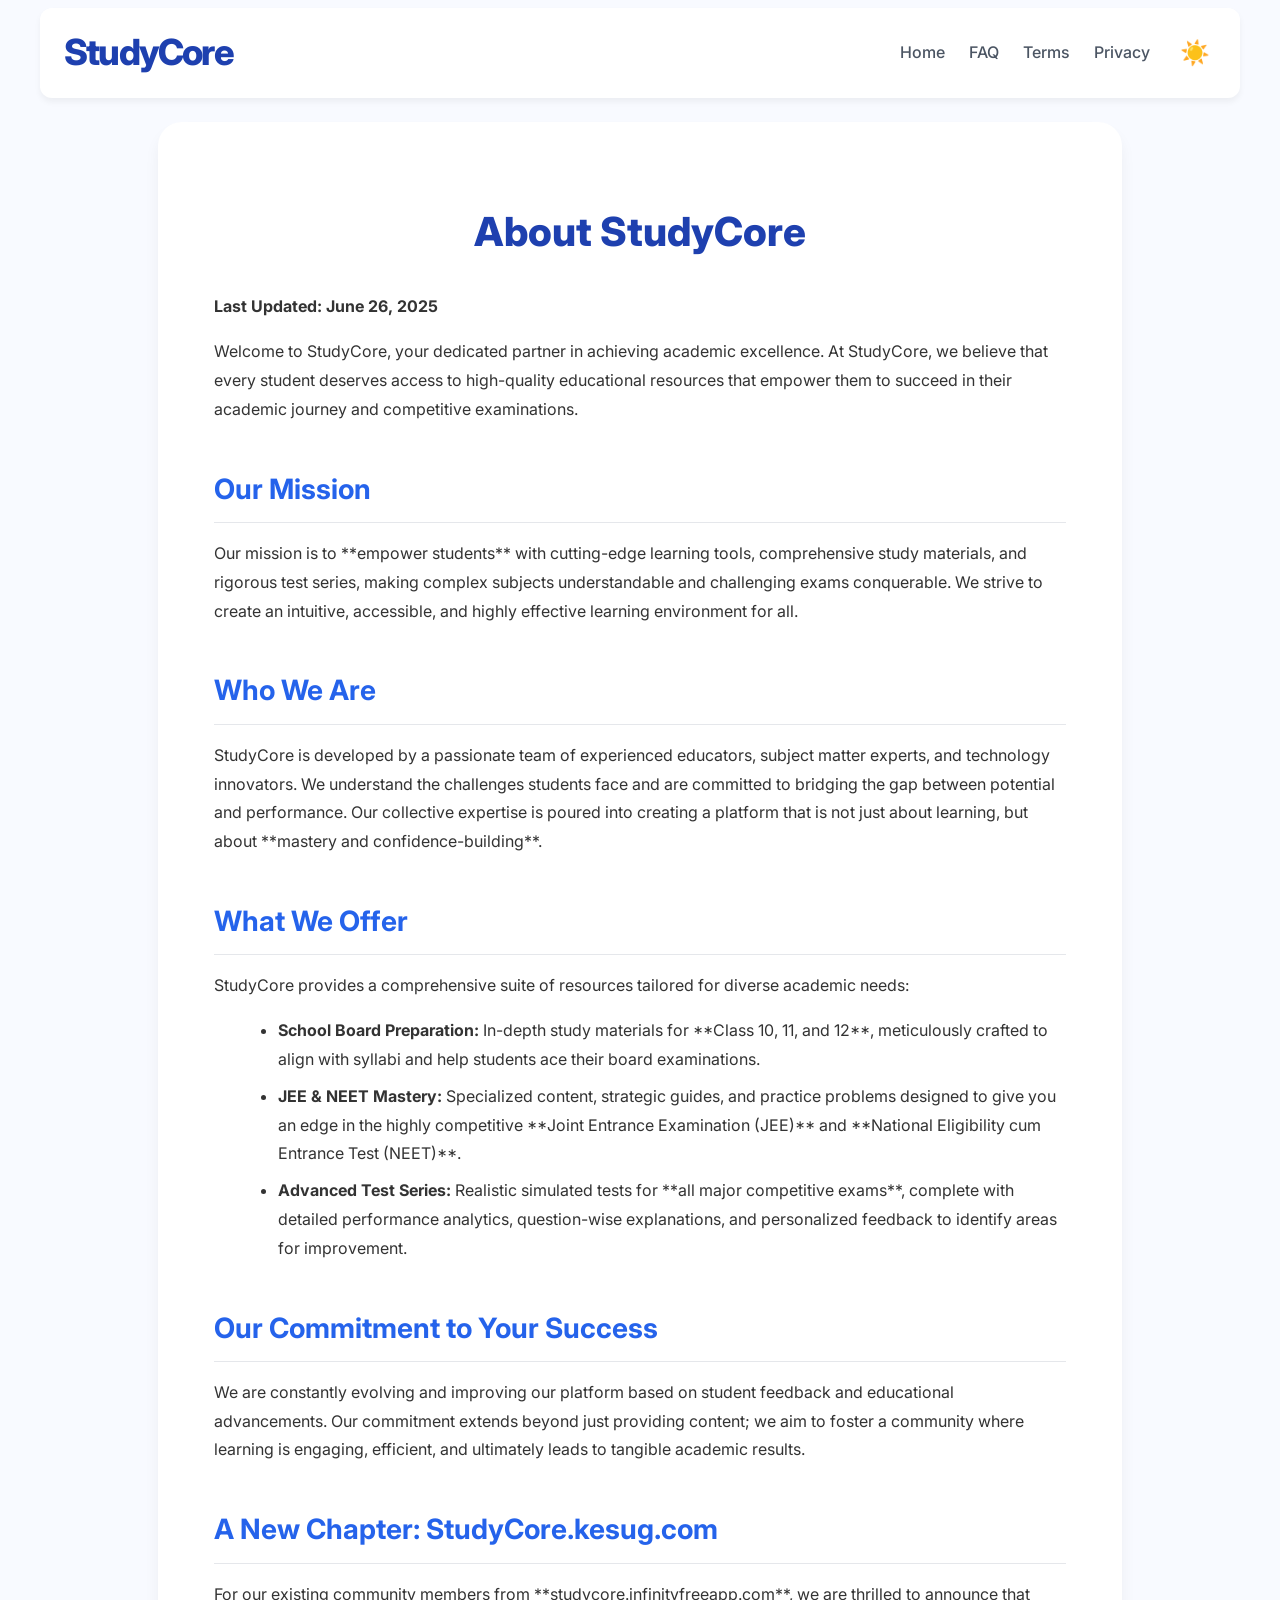
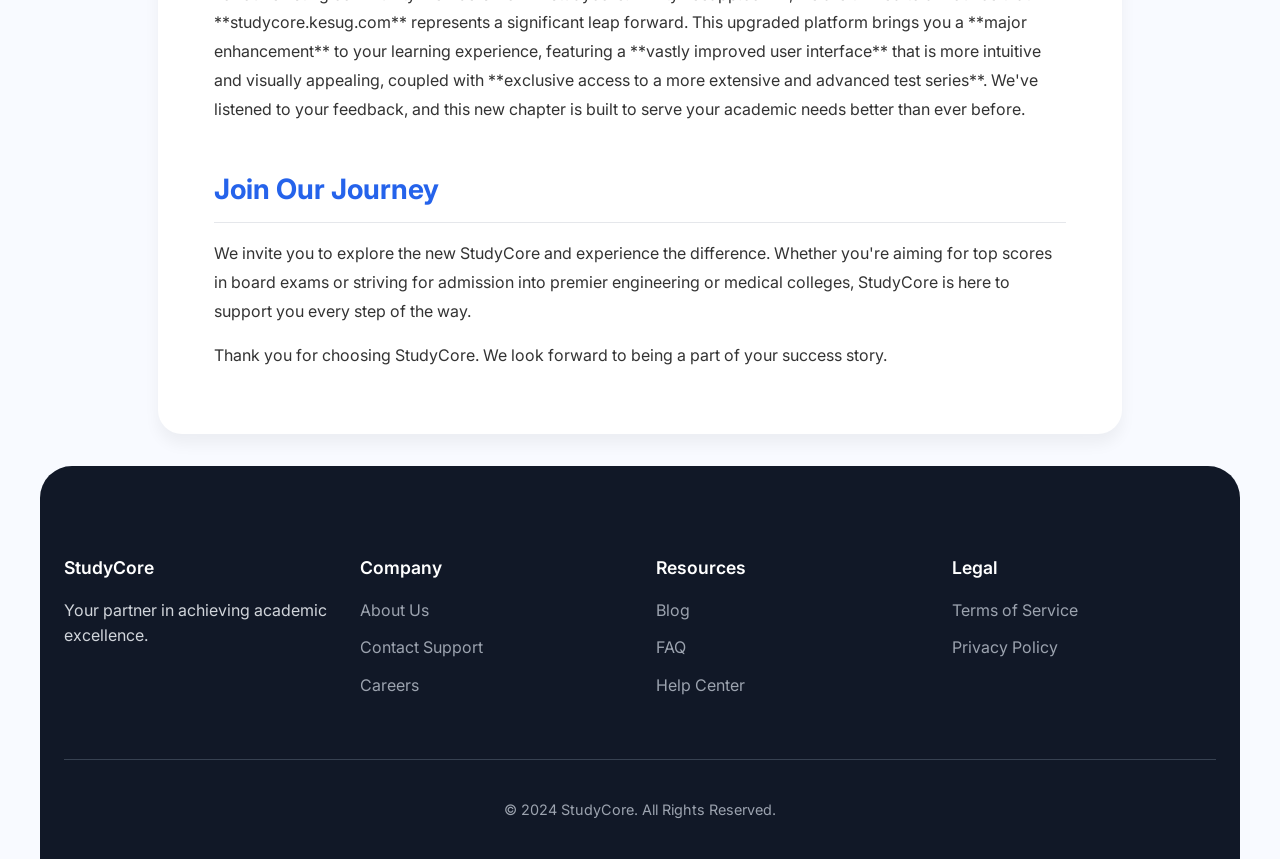
==== help/about.html @ 9811f07d "Studycore-home" ====
<!DOCTYPE html>
<html lang="en">
<head>
    <meta charset="UTF-8">
    <meta name="viewport" content="width=device-width, initial-scale=1.0">
    <title>StudyCore - About Us</title>
    
    <!-- Google Fonts: Inter -->
    <link href="https://fonts.googleapis.com/css2?family=Inter:wght@400;500;600;700;800&display=swap" rel="stylesheet">
    <link rel="stylesheet" href="../CSS/basicstyle.css">
</head>
<body>

    <!-- Navigation Bar -->
    <nav class="navbar">
        <div class="container navbar-content">
            <a href="../index.html" class="navbar-brand">StudyCore</a>
            <div class="navbar-links">
                <a href="index.html">Home</a>
                <a href="faq.html">FAQ</a>
                <a href="termsofservice.html">Terms</a>
                <a href="privacypolicy.html">Privacy</a>
                <button id="darkModeToggle" class="dark-mode-toggle" aria-label="Toggle dark mode">☀️</button>
            </div>
        </div>
    </nav>

    <main class="about-content">
        <div class="container">
            <h1>About StudyCore</h1>
            <p><strong>Last Updated: June 26, 2025</strong></p>

            <p>Welcome to StudyCore, your dedicated partner in achieving academic excellence. At StudyCore, we believe that every student deserves access to high-quality educational resources that empower them to succeed in their academic journey and competitive examinations.</p>

            <h2>Our Mission</h2>
            <p>Our mission is to **empower students** with cutting-edge learning tools, comprehensive study materials, and rigorous test series, making complex subjects understandable and challenging exams conquerable. We strive to create an intuitive, accessible, and highly effective learning environment for all.</p>

            <h2>Who We Are</h2>
            <p>StudyCore is developed by a passionate team of experienced educators, subject matter experts, and technology innovators. We understand the challenges students face and are committed to bridging the gap between potential and performance. Our collective expertise is poured into creating a platform that is not just about learning, but about **mastery and confidence-building**.</p>

            <h2>What We Offer</h2>
            <p>StudyCore provides a comprehensive suite of resources tailored for diverse academic needs:</p>
            <ul>
                <li><strong>School Board Preparation:</strong> In-depth study materials for **Class 10, 11, and 12**, meticulously crafted to align with syllabi and help students ace their board examinations.</li>
                <li><strong>JEE & NEET Mastery:</strong> Specialized content, strategic guides, and practice problems designed to give you an edge in the highly competitive **Joint Entrance Examination (JEE)** and **National Eligibility cum Entrance Test (NEET)**.</li>
                <li><strong>Advanced Test Series:</strong> Realistic simulated tests for **all major competitive exams**, complete with detailed performance analytics, question-wise explanations, and personalized feedback to identify areas for improvement.</li>
            </ul>

            <h2>Our Commitment to Your Success</h2>
            <p>We are constantly evolving and improving our platform based on student feedback and educational advancements. Our commitment extends beyond just providing content; we aim to foster a community where learning is engaging, efficient, and ultimately leads to tangible academic results.</p>

            <h2>A New Chapter: StudyCore.kesug.com</h2>
            <p>For our existing community members from **studycore.infinityfreeapp.com**, we are thrilled to announce that **studycore.kesug.com** represents a significant leap forward. This upgraded platform brings you a **major enhancement** to your learning experience, featuring a **vastly improved user interface** that is more intuitive and visually appealing, coupled with **exclusive access to a more extensive and advanced test series**. We've listened to your feedback, and this new chapter is built to serve your academic needs better than ever before.</p>

            <h2>Join Our Journey</h2>
            <p>We invite you to explore the new StudyCore and experience the difference. Whether you're aiming for top scores in board exams or striving for admission into premier engineering or medical colleges, StudyCore is here to support you every step of the way.</p>

            <p>Thank you for choosing StudyCore. We look forward to being a part of your success story.</p>
        </div>
    </main>

    <!-- Footer (consistent with other pages) -->
    <footer class="main-footer">
        <div class="container">
            <div class="footer-grid">
                <div>
                    <h4>StudyCore</h4>
                    <p>Your partner in achieving academic excellence.</p>
                </div>
                <div>
                    <h4>Company</h4>
                    <ul>
                        <li><a href="about.html">About Us</a></li>
                        <li><a href="contact.html">Contact Support</a></li>
                        <li><a href="careers.html">Careers</a></li>
                    </ul>
                </div>
                <div>
                    <h4>Resources</h4>
                    <ul>
                        <li><a href="blog.html">Blog</a></li>
                        <li><a href="faq.html">FAQ</a></li>
                        <li><a href="help.html">Help Center</a></li>
                    </ul>
                </div>
                <div>
                    <h4>Legal</h4>
                    <ul>
                        <li><a href="terms.html">Terms of Service</a></li>
                        <li><a href="privacy.html">Privacy Policy</a></li>
                    </ul>
                </div>
            </div>
            <div class="footer-bottom">
                <p>© 2024 StudyCore. All Rights Reserved.</p>
            </div>
        </div>
    </footer>

    <script src="../JS/darkmode.js"></script>
</body>
</html>
---- CSS/basicstyle.css ----
/* =======================
   1. CSS Variables (Light & Dark)
   ======================= */
:root {
    --bg-color: #f8faff;
    --text-color: #333;
    --header-bg-start: #3b82f6;
    --header-bg-end: #93c5fd;
    --nav-bg: #fff;
    --nav-shadow: 0 4px 6px rgba(0, 0, 0, 0.05);
    --nav-text: #4b5563;
    --nav-hover-text: #2563eb;
    --primary-button-bg: #2563eb;
    --primary-button-hover-bg: #1d4ed8;
    --secondary-button-border: #d1d5db;
    --secondary-button-text: #374151;
    --secondary-button-hover-bg: #f9fafb;
    --hero-text: #fff;
    --hero-button-bg: #fff;
    --hero-button-text: #1d4ed8;
    --hero-button-hover-bg: #eff6ff;
    --section-bg: #fff;
    --section-shadow: 0 10px 15px rgba(0, 0, 0, 0.05);
    --section-heading: #1e40af;
    --card-shadow: 0 4px 6px rgba(0, 0, 0, 0.05);
    --card-hover-shadow: 0 10px 15px rgba(0, 0, 0, 0.1);
    --card-bg-blue: #eff6ff;
    --card-bg-green: #f0fdf4;
    --card-bg-purple: #faf5ff;
    --card-heading-blue: #1e40af;
    --card-heading-green: #14532d;
    --card-heading-purple: #5b21b6;
    --card-icon-blue: #2563eb;
    --card-icon-green: #16a34a;
    --card-icon-purple: #7c3aed;
    --card-text: #4b5563;
    --cta-bg: #1d4ed8;
    --cta-text: #fff;
    --footer-bg: #111827;
    --footer-heading: #fff;
    --footer-text: #d1d5db;
    --footer-link: #9ca3af;
    --footer-link-hover: #fff;
    --footer-border-color: #374151;

    /* Content/Policy/Help/FAQ/About/Careers/Blog Variables */
    --content-heading-color: #1e40af;
    --content-subheading-color: #2563eb;
    --content-link-color: #2563eb;
    --content-link-hover-color: #1d4ed8;
    --content-border-color: #e5e7eb;

    /* Specific overrides for pages like Privacy Policy etc. for unique elements */
    --policy-heading-color: #60a5fa; /* Example for a specific page header, though content-heading-color is often sufficient */
    --policy-subheading-color: #93c5fd;
    --policy-link-color: #60a5fa;
    --policy-link-hover-color: #93c5fd;
    --policy-border-color: #374151;

    /* Contact specific colors */
    --contact-card-bg: #f3f4f6;
    --contact-card-shadow: 0 2px 4px rgba(0, 0, 0, 0.05);
    --contact-card-hover-shadow: 0 5px 10px rgba(0, 0, 0, 0.1);
    --contact-icon-color: #4f46e5;

    /* Blog post card colors */
    --blog-card-bg: #f9fafb;
    --blog-card-shadow: 0 2px 4px rgba(0, 0, 0, 0.04);
    --blog-card-hover-shadow: 0 5px 10px rgba(0, 0, 0, 0.08);
    --blog-meta-color: #6b7280;

    /* Careers specific colors */
    --career-card-bg: #f9fafb;
    --career-card-shadow: 0 2px 4px rgba(0, 0, 0, 0.04);
    --career-card-hover-shadow: 0 5px 10px rgba(0, 0, 0, 0.08);
    --career-category-color: #4b5563;
    --notice-bg-light: #fff3cd; /* Light yellow for notice */
    --notice-text-light: #664d03; /* Dark yellow text */
}

/* Dark Mode Variables */
body.dark-mode {
    --bg-color: #111827;
    --text-color: #d1d5db;
    --header-bg-start: #1f2937;
    --header-bg-end: #374151;
    --nav-bg: #1f2937;
    --nav-shadow: 0 4px 6px rgba(0, 0, 0, 0.2);
    --nav-text: #d1d5db;
    --nav-hover-text: #60a5fa;
    --primary-button-bg: #3b82f6;
    --primary-button-hover-bg: #2563eb;
    --secondary-button-border: #4b5563;
    --secondary-button-text: #d1d5db;
    --secondary-button-hover-bg: #374151;
    --section-bg: #1f2937;
    --section-shadow: 0 10px 15px rgba(0, 0, 0, 0.2);
    --section-heading: #60a5fa;
    --card-bg-blue: #374151;
    --card-bg-green: #16221c;
    --card-bg-purple: #2c213d;
    --card-heading-blue: #93c5fd;
    --card-heading-green: #86efac;
    --card-heading-purple: #c4b5fd;
    --card-icon-blue: #60a5fa;
    --card-icon-green: #4ade80;
    --card-icon-purple: #a78bfa;
    --card-text: #9ca3af;
    --cta-bg: #3b82f6;
    --cta-text: #fff;
    --footer-bg: #000;
    --footer-heading: #e5e7eb;
    --footer-text: #9ca3af;
    --footer-link: #6b7280;
    --footer-link-hover: #e5e7eb;
    --footer-border-color: #4b5563;

    /* Content/Policy/Help/FAQ/About/Careers/Blog Variables (Dark) */
    --content-heading-color: #60a5fa;
    --content-subheading-color: #93c5fd;
    --content-link-color: #60a5fa;
    --content-link-hover-color: #93c5fd;
    --content-border-color: #374151;

    /* Specific overrides for pages like Privacy Policy etc. for unique elements (Dark Mode) */
    --policy-heading-color: #60a5fa;
    --policy-subheading-color: #93c5fd;
    --policy-link-color: #60a5fa;
    --policy-link-hover-color: #93c5fd;
    --policy-border-color: #374151;

    /* Contact specific colors (Dark Mode) */
    --contact-card-bg: #2d3748;
    --contact-card-shadow: 0 2px 4px rgba(0, 0, 0, 0.3);
    --contact-card-hover-shadow: 0 5px 10px rgba(0, 0, 0, 0.4);
    --contact-icon-color: #818cf8;

    /* Blog post card colors (Dark Mode) */
    --blog-card-bg: #2d3748;
    --blog-card-shadow: 0 2px 4px rgba(0, 0, 0, 0.3);
    --blog-card-hover-shadow: 0 5px 10px rgba(0, 0, 0, 0.4);
    --blog-meta-color: #a0aec0;

    /* Careers specific colors (Dark Mode) */
    --career-card-bg: #2d3748;
    --career-card-shadow: 0 2px 4px rgba(0, 0, 0, 0.3);
    --career-card-hover-shadow: 0 5px 10px rgba(0, 0, 0, 0.4);
    --career-category-color: #a0aec0;
    --notice-bg-dark: #3e3300;
    --notice-text-dark: #ffe066;
}

/* =======================
   2. Global Styles
   ======================= */
html { scroll-behavior: smooth; }
body {
    font-family: 'Inter', sans-serif;
    background-color: var(--bg-color);
    color: var(--text-color);
    margin: 0;
    padding: 0;
    line-height: 1.6;
    transition: background-color 0.3s ease, color 0.3s ease;
}
.container {
    max-width: 1200px;
    margin-left: auto;
    margin-right: auto;
    padding-left: 1.5rem;
    padding-right: 1.5rem;
}
@media (max-width: 1000px) {
    .container { max-width: 900px; }
}

/* =======================
   3. Navigation Bar
   ======================= */
.navbar {
    background-color: var(--nav-bg);
    box-shadow: var(--nav-shadow);
    padding: 1rem 0;
    position: sticky;
    top: 0.5rem;
    z-index: 50;
    border-radius: 0.75rem;
    max-width: 1200px;
    margin-left: auto;
    margin-right: auto;
    margin-bottom: 0.5rem;
    transition: background-color 0.3s ease;
}
.navbar-content { display: flex; justify-content: space-between; align-items: center; }
.navbar-brand { font-size: 2.25rem; font-weight: 800; color: var(--section-heading); letter-spacing: -0.05em; text-decoration: none; }
.navbar-links { display: flex; align-items: center; gap: 0.5rem; }
.navbar-links a { color: var(--nav-text); text-decoration: none; font-weight: 500; transition: color 0.3s ease; margin-left: 1rem; }
.navbar-links a:hover { color: var(--nav-hover-text); }
.navbar-links .btn { font-weight: 600; padding: 0.5rem 1.25rem; border-radius: 9999px; box-shadow: 0 1px 2px rgba(0, 0, 0, 0.05); transform: scale(1); transition: all 0.3s ease; text-decoration: none; display: inline-block; }
.navbar-links .btn-primary { background-color: var(--primary-button-bg); color: #fff; border: 1px solid transparent; }
.navbar-links .btn-primary:hover { background-color: var(--primary-button-hover-bg); transform: scale(1.05); }
.navbar-links .btn-secondary { border: 1px solid var(--secondary-button-border); color: var(--secondary-button-text); background-color: transparent; }
.navbar-links .btn-secondary:hover { background-color: var(--secondary-button-hover-bg); }
.dark-mode-toggle { background: none; border: none; font-size: 1.5rem; cursor: pointer; color: var(--nav-text); margin-left: 1rem; transition: color 0.3s ease; line-height: 1; }
.dark-mode-toggle:hover { color: var(--nav-hover-text); }

/* =======================
   4. Hero Section (Home)
   ======================= */
.hero-section {
    background-image: linear-gradient(to right bottom, var(--header-bg-start), var(--header-bg-end));
    color: var(--hero-text);
    padding: 5rem 0 8rem 0;
    border-radius: 2rem;
    box-shadow: var(--section-shadow);
    max-width: 1200px;
    margin: 1rem auto 0 auto;
    text-align: center;
}
.hero-section h1 { font-size: 3.5rem; font-weight: 800; line-height: 1.2; margin-bottom: 1.5rem; }
.hero-section p { font-size: 1.25rem; margin-bottom: 2rem; opacity: 0.9; max-width: 700px; margin-left: auto; margin-right: auto; }
.hero-section .hero-btn { background-color: var(--hero-button-bg); color: var(--hero-button-text); font-weight: 700; padding: 0.75rem 2rem; border-radius: 9999px; box-shadow: 0 4px 6px rgba(0, 0, 0, 0.1); font-size: 1.125rem; transform: scale(1); transition: all 0.3s ease; text-decoration: none; }
.hero-section .hero-btn:hover { transform: scale(1.05); background-color: var(--hero-button-hover-bg); }

/* =======================
   5. Main Content & Sections (for index.html)
   ======================= */
.main-content { padding-top: 2rem; }
.page-section { background-color: var(--section-bg); padding: 4rem 1.5rem; border-radius: 1.5rem; box-shadow: var(--section-shadow); max-width: 1200px; margin: 2rem auto; text-align: center; }
.page-section h2 { font-size: 2.5rem; font-weight: 800; color: var(--section-heading); margin-bottom: 3rem; }
.page-section p { color: var(--card-text); line-height: 1.625; font-size: 1.125rem; max-width: 800px; margin-left: auto; margin-right: auto; }
.page-section p + p { margin-top: 1rem; }

/* =======================
   6. Feature Cards (Home)
   ======================= */
.feature-cards { display: grid; grid-template-columns: 1fr; gap: 1.5rem; }
@media (min-width: 768px) { .feature-cards { grid-template-columns: repeat(3, 1fr); } }
.feature-card { padding: 2rem; border-radius: 1rem; box-shadow: var(--card-shadow); transition: all 0.3s ease; transform: translateY(0); }
.feature-card:hover { box-shadow: var(--card-hover-shadow); transform: translateY(-0.5rem); }
.feature-card .icon-container { margin-bottom: 1.25rem; display: flex; justify-content: center; }
.feature-card svg { width: 3rem; height: 3rem; }
.feature-card h3 { font-size: 1.25rem; font-weight: 700; margin-bottom: 0.75rem; }
.feature-card p { color: var(--card-text); line-height: 1.625; }
.feature-card.blue-bg { background-color: var(--card-bg-blue); }
.feature-card.blue-bg h3 { color: var(--card-heading-blue); }
.feature-card.blue-bg svg { color: var(--card-icon-blue); }
.feature-card.green-bg { background-color: var(--card-bg-green); }
.feature-card.green-bg h3 { color: var(--card-heading-green); }
.feature-card.green-bg svg { color: var(--card-icon-green); }
.feature-card.purple-bg { background-color: var(--card-bg-purple); }
.feature-card.purple-bg h3 { color: var(--card-heading-purple); }
.feature-card.purple-bg svg { color: var(--card-icon-purple); }
.font-semibold { font-weight: 600; }
/* This specific color was for about.html in the original context, using direct hex for stability */
.font-semibold.text-purple-700 { color: #6b21a8; }
body.dark-mode .font-semibold.text-purple-700 { color: #a78bfa; }


/* =======================
   7. CTA Section (Home)
   ======================= */
.cta-section { background-color: var(--cta-bg); color: var(--cta-text); padding: 4rem 1.5rem; max-width: 1200px; margin: 2rem auto; border-radius: 1.5rem; text-align: center; }
.cta-section h2 { font-size: 2.25rem; font-weight: 800; margin-bottom: 1rem; }
.cta-section p { font-size: 1.25rem; margin-bottom: 2rem; opacity: 0.9; }
.cta-section .cta-btn { background-color: var(--hero-button-bg); color: var(--hero-button-text); font-weight: 700; padding: 0.75rem 2rem; border-radius: 9999px; font-size: 1.125rem; text-decoration: none; transition: all 0.3s ease; }
.cta-section .cta-btn:hover { transform: scale(1.05); background-color: var(--hero-button-hover-bg); }

/* =======================
   8. Shared Content Styles (for all inner pages: Help, FAQ, About, Policy, Terms, Contact, Blog, Careers)
   ======================= */
.help-center-content,
.faq-content,
.about-content,
.policy-content,
.contact-content,
.blog-content,
.careers-content {
    background-color: var(--section-bg);
    padding: 3rem 2rem;
    border-radius: 1.5rem;
    box-shadow: var(--section-shadow);
    max-width: 900px; /* Specific width for inner content pages */
    margin: 2rem auto;
    line-height: 1.8;
    text-align: left;
}
.help-center-content h1,
.faq-content h1,
.about-content h1,
.policy-content h1,
.contact-content h1,
.blog-content h1,
.careers-content h1 {
    font-size: 2.5rem;
    font-weight: 800;
    color: var(--content-heading-color);
    margin-bottom: 1.5rem;
    text-align: center;
}
.help-center-content h2,
.faq-content h2,
.about-content h2,
.policy-content h2,
.contact-content h2,
.blog-content h2,
.careers-content h2 {
    font-size: 1.75rem;
    font-weight: 700;
    color: var(--content-subheading-color);
    margin-top: 2.5rem;
    margin-bottom: 1rem;
    border-bottom: 1px solid var(--content-border-color);
    padding-bottom: 0.5rem;
}
.help-center-content h3,
.faq-content h3,
.about-content h3,
.policy-content h3,
.contact-content h3,
.blog-content h3,
.careers-content h3 {
    font-size: 1.25rem;
    font-weight: 600;
    color: var(--content-subheading-color);
    margin-top: 1.5rem;
    margin-bottom: 0.75rem;
}
.help-center-content p,
.faq-content p,
.about-content p,
.policy-content p,
.contact-content p,
.blog-content p,
.careers-content p {
    margin-bottom: 1rem;
}
.help-center-content ul,
.faq-content ul,
.about-content ul,
.policy-content ul,
.contact-content ul,
.blog-content ul,
.careers-content ul {
    list-style-type: disc;
    margin-left: 1.5rem;
    margin-bottom: 1rem;
}
.help-center-content ol,
.faq-content ol,
.about-content ol,
.policy-content ol,
.contact-content ol,
.blog-content ol,
.careers-content ol {
    list-style-type: decimal;
    margin-left: 1.5rem;
    margin-bottom: 1rem;
}
.help-center-content li,
.faq-content li,
.about-content li,
.policy-content li,
.contact-content li,
.blog-content li,
.careers-content li {
    margin-bottom: 0.5rem;
}
.help-center-content a,
.faq-content a,
.about-content a,
.policy-content a,
.contact-content a,
.blog-content a,
.careers-content a {
    color: var(--content-link-color);
    text-decoration: underline;
    transition: color 0.3s ease;
}
.help-center-content a:hover,
.faq-content a:hover,
.about-content a:hover,
.policy-content a:hover,
.contact-content a:hover,
.blog-content a:hover,
.careers-content a:hover {
    color: var(--content-link-hover-color);
}
.help-center-content strong,
.faq-content strong,
.about-content strong,
.policy-content strong,
.contact-content strong,
.blog-content strong,
.careers-content strong {
    font-weight: 700;
}
.help-center-content em,
.faq-content em,
.about-content em,
.policy-content em,
.contact-content em,
.blog-content em,
.careers-content em {
    font-style: italic;
}


/* =======================
   9. Help Center Specific
   ======================= */
.help-center-content .contact-section-help {
    text-align: center;
    margin-top: 3rem;
    padding-top: 2rem;
    border-top: 1px solid var(--content-border-color);
}
.help-center-content .contact-section-help .contact-btn {
    background-color: var(--primary-button-bg);
    color: #fff;
    font-weight: 700;
    padding: 0.75rem 2rem;
    border-radius: 9999px;
    box-shadow: 0 4px 6px rgba(0, 0, 0, 0.1);
    font-size: 1.125rem;
    transform: scale(1);
    transition: all 0.3s ease;
    text-decoration: none;
    display: inline-block;
}
.help-center-content .contact-section-help .contact-btn:hover {
    transform: scale(1.05);
    background-color: var(--primary-button-hover-bg);
}

/* =======================
   10. Contact Page Specific
   ======================= */
.contact-methods {
    display: grid;
    grid-template-columns: 1fr;
    gap: 2rem;
    margin-top: 2rem;
}
@media (min-width: 768px) {
    .contact-methods {
        grid-template-columns: repeat(2, 1fr);
    }
}
.contact-card {
    background-color: var(--contact-card-bg);
    padding: 2rem;
    border-radius: 1rem;
    box-shadow: var(--contact-card-shadow);
    transition: all 0.3s ease;
    display: flex;
    flex-direction: column;
    align-items: center;
    text-align: center;
}
.contact-card:hover {
    box-shadow: var(--contact-card-hover-shadow);
    transform: translateY(-0.25rem);
}
.contact-card .icon-circle {
    background-color: var(--primary-button-bg);
    width: 60px;
    height: 60px;
    border-radius: 50%;
    display: flex;
    justify-content: center;
    align-items: center;
    margin-bottom: 1.5rem;
    box-shadow: 0 4px 6px rgba(0, 0, 0, 0.1);
}
.contact-card .icon-circle svg {
    width: 32px;
    height: 32px;
    color: #fff;
}
.contact-card h3 {
    font-size: 1.5rem;
    font-weight: 700;
    color: var(--content-subheading-color);
    margin-bottom: 0.75rem;
}
.contact-card p {
    margin-bottom: 1rem;
    color: var(--text-color);
}
.contact-card .btn {
    background-color: var(--primary-button-bg);
    color: #fff;
    font-weight: 600;
    padding: 0.75rem 1.5rem;
    border-radius: 9999px;
    text-decoration: none;
    transition: background-color 0.3s ease, transform 0.3s ease;
    box-shadow: 0 2px 4px rgba(0, 0, 0, 0.1);
    display: inline-block;
}
.contact-card .btn:hover {
    background-color: var(--primary-button-hover-bg);
    transform: scale(1.05);
}
.contact-card .btn.disabled {
    background-color: #cccccc;
    cursor: not-allowed;
}
body.dark-mode .contact-card .btn.disabled {
    background-color: #4b5563;
}

/* =======================
   11. Blog Specific
   ======================= */
.blog-posts-grid {
    display: grid;
    grid-template-columns: 1fr;
    gap: 2rem;
    margin-top: 2.5rem;
}
@media (min-width: 768px) {
    .blog-posts-grid {
        grid-template-columns: repeat(auto-fit, minmax(300px, 1fr));
    }
}
.blog-post-card {
    background-color: var(--blog-card-bg);
    padding: 1.5rem;
    border-radius: 1rem;
    box-shadow: var(--blog-card-shadow);
    transition: all 0.3s ease;
    display: flex;
    flex-direction: column;
    justify-content: space-between;
}
.blog-post-card:hover {
    box-shadow: var(--blog-card-hover-shadow);
    transform: translateY(-0.25rem);
}
.blog-post-card h3 {
    font-size: 1.5rem;
    font-weight: 700;
    color: var(--content-subheading-color);
    margin-bottom: 0.5rem;
}
.blog-post-card .blog-meta {
    font-size: 0.9rem;
    color: var(--blog-meta-color);
    margin-bottom: 1rem;
}
.blog-post-card p {
    font-size: 1rem;
    margin-bottom: 1.5rem;
    flex-grow: 1;
}
.blog-post-card .read-more-btn {
    background-color: var(--primary-button-bg);
    color: #fff;
    font-weight: 600;
    padding: 0.6rem 1.2rem;
    border-radius: 9999px;
    text-decoration: none;
    transition: background-color 0.3s ease, transform 0.3s ease;
    box-shadow: 0 2px 4px rgba(0, 0, 0, 0.1);
    display: inline-block;
    align-self: flex-start;
}
.blog-post-card .read-more-btn:hover {
    background-color: var(--primary-button-hover-bg);
    transform: scale(1.05);
}

/* =======================
   12. Careers Page Specific
   ======================= */
.job-openings-grid {
    display: grid;
    grid-template-columns: 1fr;
    gap: 1.5rem;
    margin-top: 2rem;
}
@media (min-width: 600px) {
    .job-openings-grid {
        grid-template-columns: repeat(auto-fit, minmax(300px, 1fr));
    }
}
.job-card {
    background-color: var(--career-card-bg);
    padding: 1.5rem;
    border-radius: 1rem;
    box-shadow: var(--career-card-shadow);
    transition: all 0.3s ease;
    display: flex;
    flex-direction: column;
    justify-content: space-between;
}
.job-card:hover {
    box-shadow: var(--career-card-hover-shadow);
    transform: translateY(-0.25rem);
}
.job-card h4 {
    font-size: 1.25rem;
    font-weight: 700;
    color: var(--content-subheading-color);
    margin-bottom: 0.5rem;
}
.job-card .job-meta {
    font-size: 0.9rem;
    color: var(--career-category-color);
    margin-bottom: 1rem;
}
.job-card p {
    font-size: 1rem;
    margin-bottom: 1.5rem;
    flex-grow: 1;
}
.job-card .apply-btn {
    background-color: var(--primary-button-bg);
    color: #fff;
    font-weight: 600;
    padding: 0.6rem 1.2rem;
    border-radius: 9999px;
    text-decoration: none;
    transition: background-color 0.3s ease, transform 0.3s ease;
    box-shadow: 0 2px 4px rgba(0, 0, 0, 0.1);
    display: inline-block;
    align-self: flex-start;
}
.job-card .apply-btn:hover {
    background-color: var(--primary-button-hover-bg);
    transform: scale(1.05);
}
.careers-content .cta-apply {
    text-align: center;
    margin-top: 3rem;
    padding-top: 2rem;
    border-top: 1px solid var(--content-border-color);
}
.careers-content .cta-apply .apply-now-btn {
    background-color: var(--primary-button-bg);
    color: #fff;
    font-weight: 700;
    padding: 0.75rem 2rem;
    border-radius: 9999px;
    box-shadow: 0 4px 6px rgba(0, 0, 0, 0.1);
    font-size: 1.125rem;
    transform: scale(1);
    transition: all 0.3s ease;
    text-decoration: none;
    display: inline-block;
}
.careers-content .cta-apply .apply-now-btn:hover {
    transform: scale(1.05);
    background-color: var(--primary-button-hover-bg);
}
.no-openings-notice {
    background-color: var(--notice-bg-light);
    color: var(--notice-text-light);
    border-left: 5px solid #ffc107; /* Orange */
    padding: 1.5rem;
    margin-bottom: 2rem;
    border-radius: 0.75rem;
    font-size: 1.1rem;
    text-align: center;
}
body.dark-mode .no-openings-notice {
    background-color: var(--notice-bg-dark);
    color: var(--notice-text-dark);
    border-left-color: #e6b300;
}


/* =======================
   13. Footer (All Pages)
   ======================= */
.main-footer {
    background-color: var(--footer-bg);
    color: var(--footer-text);
    padding-top: 4rem;
    margin-top: 2rem;
    border-top-left-radius: 2rem;
    border-top-right-radius: 2rem;
    max-width: 1200px;
    margin-left: auto;
    margin-right: auto;
}
.footer-grid {
    display: grid;
    grid-template-columns: repeat(auto-fit, minmax(200px, 1fr));
    gap: 2rem;
    margin-bottom: 3rem;
    text-align: left;
}
.footer-grid h4 {
    color: var(--footer-heading);
    font-size: 1.1rem;
    font-weight: 600;
    margin-bottom: 1rem;
}
.footer-grid ul {
    list-style: none;
    padding: 0;
    margin: 0;
}
.footer-grid ul li {
    margin-bottom: 0.75rem;
}
.footer-grid ul a {
    color: var(--footer-link);
    text-decoration: none;
    transition: color 0.3s ease;
}
.footer-grid ul a:hover {
    color: var(--footer-link-hover);
}
.footer-bottom {
    text-align: center;
    padding: 1.5rem 0;
    border-top: 1px solid var(--footer-border-color);
    font-size: 0.9rem;
    color: var(--footer-link);
}

/* =======================
   14. Responsive Styles (General)
   ======================= */
@media (max-width: 767px) {
    .navbar-content {
        flex-direction: column;
        align-items: center;
        gap: 1rem;
    }
    .navbar-links {
        display: none; /* Can be replaced with a hamburger menu later */
    }
    .hero-section h1,
    .help-center-content h1,
    .faq-content h1,
    .about-content h1,
    .policy-content h1,
    .contact-content h1,
    .blog-content h1,
    .careers-content h1 { font-size: 2rem; }
    .hero-section p { font-size: 1rem; } /* Specific for hero on mobile */
    .help-center-content h2,
    .faq-content h2,
    .about-content h2,
    .policy-content h2,
    .contact-content h2,
    .blog-content h2,
    .careers-content h2 { font-size: 1.5rem; }
    .help-center-content h3,
    .faq-content h3,
    .about-content h3,
    .policy-content h3,
    .contact-content h3,
    .blog-content h3,
    .careers-content h3 { font-size: 1.1rem; }
    .help-center-content,
    .faq-content,
    .about-content,
    .policy-content,
    .contact-content,
    .blog-content,
    .careers-content { padding: 2rem 1rem; }
    .footer-grid { text-align: center; }
}

/* Specific adjustment for container max-width on smaller screens, if needed */
@media (max-width: 900px) { /* Example for a tablet breakpoint */
    .container {
        max-width: 100%; /* Make container full width on smaller tablets/large phones */
        padding-left: 1rem;
        padding-right: 1rem;
    }
}
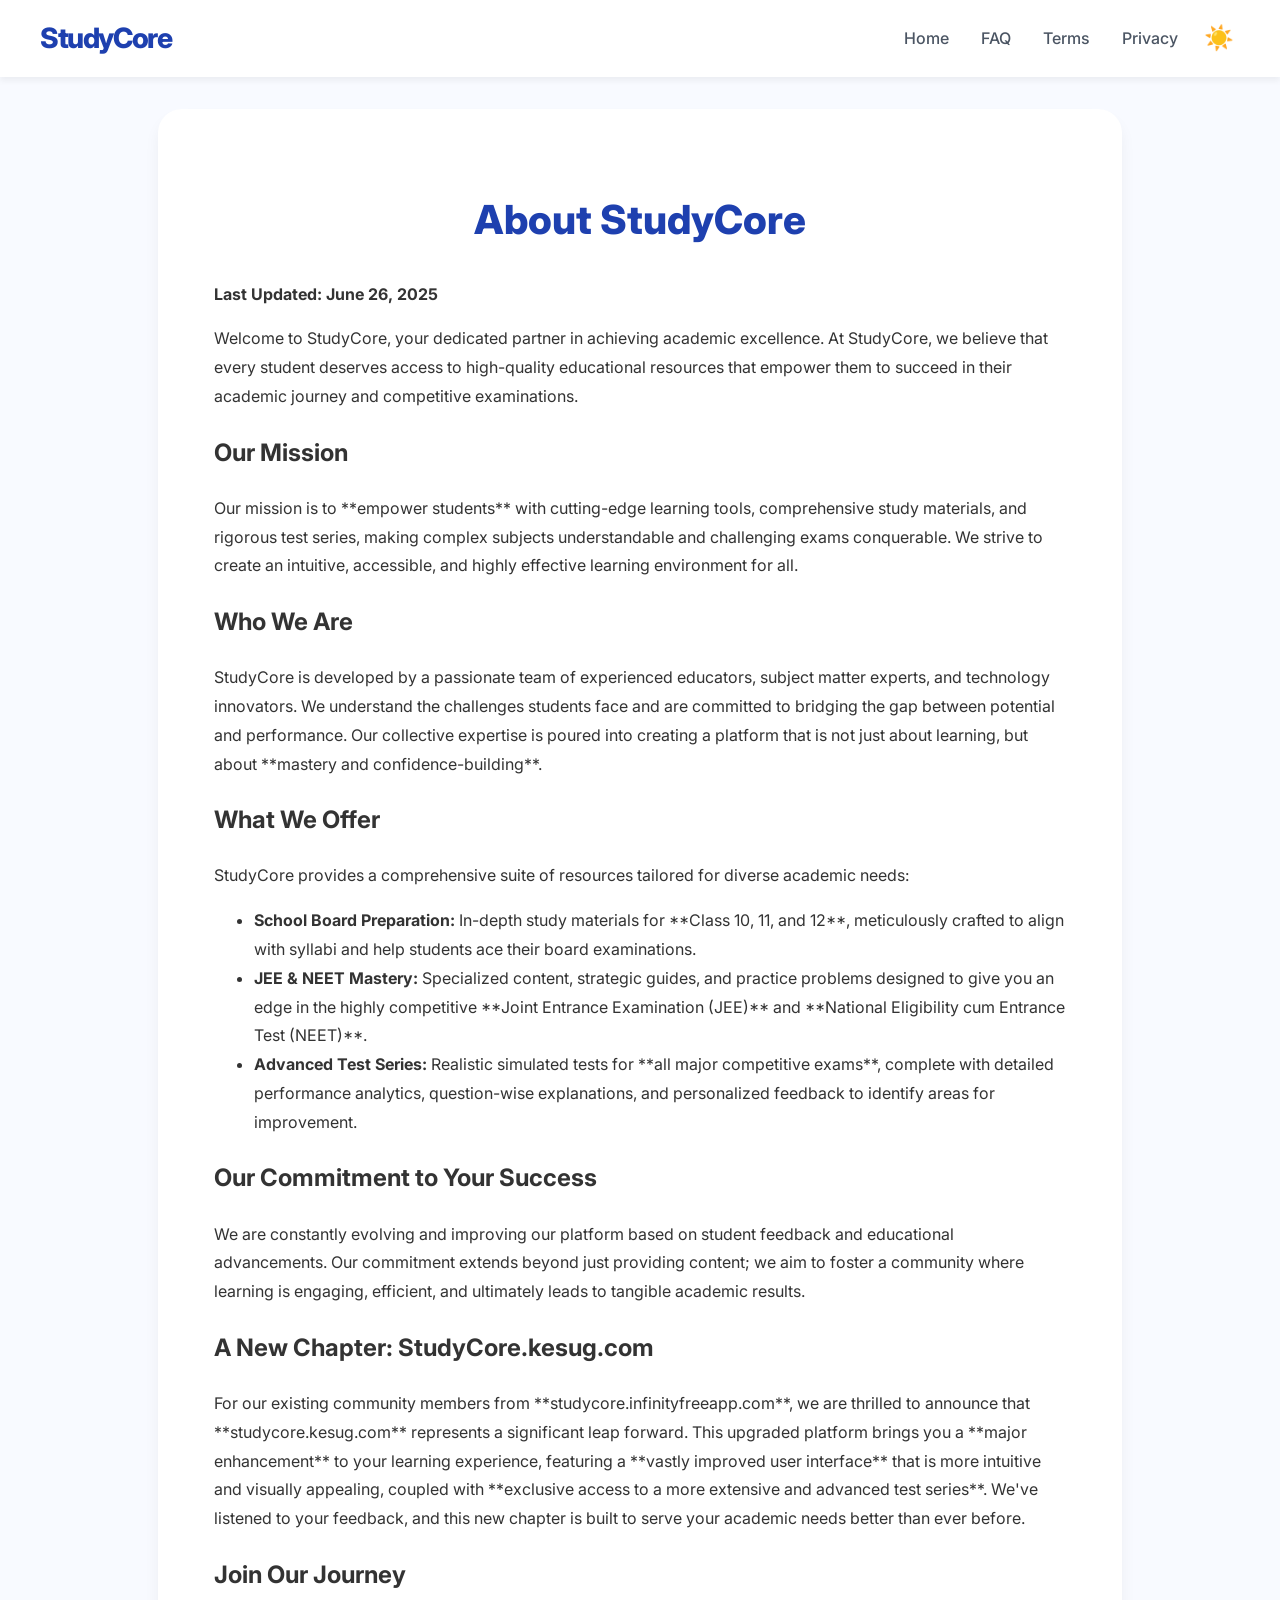
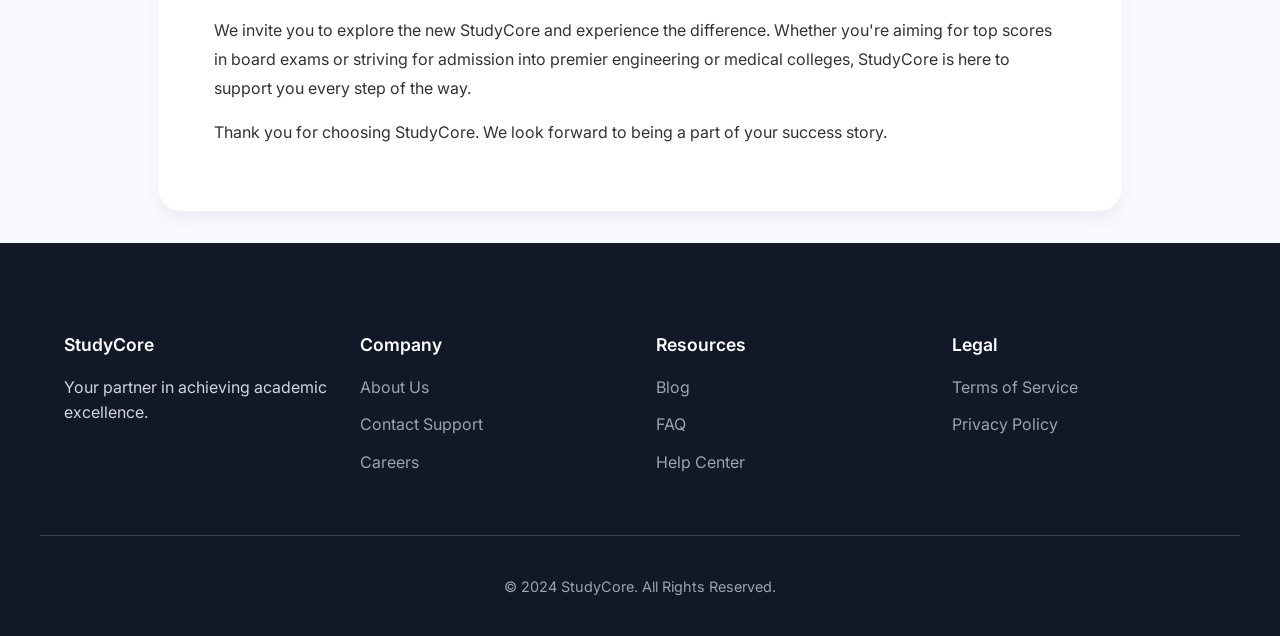
==== commit d7e2a9f6: "basic setup" ====
--- a/help/about.html
+++ b/help/about.html
@@ -97,6 +97,6 @@
         </div>
     </footer>
 
-    <script src="../JS/darkmode.js"></script>
+    <script src="../JS/script.js"></script>
 </body>
 </html>
--- a/CSS/basicstyle.css
+++ b/CSS/basicstyle.css
@@ -49,33 +49,6 @@
     --content-link-color: #2563eb;
     --content-link-hover-color: #1d4ed8;
     --content-border-color: #e5e7eb;
-
-    /* Specific overrides for pages like Privacy Policy etc. for unique elements */
-    --policy-heading-color: #60a5fa; /* Example for a specific page header, though content-heading-color is often sufficient */
-    --policy-subheading-color: #93c5fd;
-    --policy-link-color: #60a5fa;
-    --policy-link-hover-color: #93c5fd;
-    --policy-border-color: #374151;
-
-    /* Contact specific colors */
-    --contact-card-bg: #f3f4f6;
-    --contact-card-shadow: 0 2px 4px rgba(0, 0, 0, 0.05);
-    --contact-card-hover-shadow: 0 5px 10px rgba(0, 0, 0, 0.1);
-    --contact-icon-color: #4f46e5;
-
-    /* Blog post card colors */
-    --blog-card-bg: #f9fafb;
-    --blog-card-shadow: 0 2px 4px rgba(0, 0, 0, 0.04);
-    --blog-card-hover-shadow: 0 5px 10px rgba(0, 0, 0, 0.08);
-    --blog-meta-color: #6b7280;
-
-    /* Careers specific colors */
-    --career-card-bg: #f9fafb;
-    --career-card-shadow: 0 2px 4px rgba(0, 0, 0, 0.04);
-    --career-card-hover-shadow: 0 5px 10px rgba(0, 0, 0, 0.08);
-    --career-category-color: #4b5563;
-    --notice-bg-light: #fff3cd; /* Light yellow for notice */
-    --notice-text-light: #664d03; /* Dark yellow text */
 }
 
 /* Dark Mode Variables */
@@ -121,33 +94,6 @@
     --content-link-color: #60a5fa;
     --content-link-hover-color: #93c5fd;
     --content-border-color: #374151;
-
-    /* Specific overrides for pages like Privacy Policy etc. for unique elements (Dark Mode) */
-    --policy-heading-color: #60a5fa;
-    --policy-subheading-color: #93c5fd;
-    --policy-link-color: #60a5fa;
-    --policy-link-hover-color: #93c5fd;
-    --policy-border-color: #374151;
-
-    /* Contact specific colors (Dark Mode) */
-    --contact-card-bg: #2d3748;
-    --contact-card-shadow: 0 2px 4px rgba(0, 0, 0, 0.3);
-    --contact-card-hover-shadow: 0 5px 10px rgba(0, 0, 0, 0.4);
-    --contact-icon-color: #818cf8;
-
-    /* Blog post card colors (Dark Mode) */
-    --blog-card-bg: #2d3748;
-    --blog-card-shadow: 0 2px 4px rgba(0, 0, 0, 0.3);
-    --blog-card-hover-shadow: 0 5px 10px rgba(0, 0, 0, 0.4);
-    --blog-meta-color: #a0aec0;
-
-    /* Careers specific colors (Dark Mode) */
-    --career-card-bg: #2d3748;
-    --career-card-shadow: 0 2px 4px rgba(0, 0, 0, 0.3);
-    --career-card-hover-shadow: 0 5px 10px rgba(0, 0, 0, 0.4);
-    --career-category-color: #a0aec0;
-    --notice-bg-dark: #3e3300;
-    --notice-text-dark: #ffe066;
 }
 
 /* =======================
@@ -170,9 +116,6 @@
     padding-left: 1.5rem;
     padding-right: 1.5rem;
 }
-@media (max-width: 1000px) {
-    .container { max-width: 900px; }
-}
 
 /* =======================
    3. Navigation Bar
@@ -182,27 +125,26 @@
     box-shadow: var(--nav-shadow);
     padding: 1rem 0;
     position: sticky;
-    top: 0.5rem;
+    top: 0; /* Changed for better stickiness */
     z-index: 50;
-    border-radius: 0.75rem;
-    max-width: 1200px;
-    margin-left: auto;
-    margin-right: auto;
-    margin-bottom: 0.5rem;
     transition: background-color 0.3s ease;
 }
 .navbar-content { display: flex; justify-content: space-between; align-items: center; }
-.navbar-brand { font-size: 2.25rem; font-weight: 800; color: var(--section-heading); letter-spacing: -0.05em; text-decoration: none; }
+.navbar-brand { font-size: 1.75rem; font-weight: 800; color: var(--section-heading); letter-spacing: -0.05em; text-decoration: none; }
 .navbar-links { display: flex; align-items: center; gap: 0.5rem; }
-.navbar-links a { color: var(--nav-text); text-decoration: none; font-weight: 500; transition: color 0.3s ease; margin-left: 1rem; }
-.navbar-links a:hover { color: var(--nav-hover-text); }
+.navbar-links a { color: var(--nav-text); text-decoration: none; font-weight: 500; transition: color 0.3s ease, background-color 0.3s ease; padding: 0.5rem 0.75rem; border-radius: 0.25rem; }
+.navbar-links a:hover { color: var(--nav-hover-text); background-color: rgba(0,0,0,0.05); }
+body.dark-mode .navbar-links a:hover { background-color: rgba(255,255,255,0.1); }
 .navbar-links .btn { font-weight: 600; padding: 0.5rem 1.25rem; border-radius: 9999px; box-shadow: 0 1px 2px rgba(0, 0, 0, 0.05); transform: scale(1); transition: all 0.3s ease; text-decoration: none; display: inline-block; }
 .navbar-links .btn-primary { background-color: var(--primary-button-bg); color: #fff; border: 1px solid transparent; }
 .navbar-links .btn-primary:hover { background-color: var(--primary-button-hover-bg); transform: scale(1.05); }
 .navbar-links .btn-secondary { border: 1px solid var(--secondary-button-border); color: var(--secondary-button-text); background-color: transparent; }
 .navbar-links .btn-secondary:hover { background-color: var(--secondary-button-hover-bg); }
-.dark-mode-toggle { background: none; border: none; font-size: 1.5rem; cursor: pointer; color: var(--nav-text); margin-left: 1rem; transition: color 0.3s ease; line-height: 1; }
+
+.nav-controls { display: flex; align-items: center; gap: 1rem; }
+.dark-mode-toggle { background: none; border: none; font-size: 1.5rem; cursor: pointer; color: var(--nav-text); transition: color 0.3s ease; line-height: 1; }
 .dark-mode-toggle:hover { color: var(--nav-hover-text); }
+
 
 /* =======================
    4. Hero Section (Home)
@@ -211,7 +153,7 @@
     background-image: linear-gradient(to right bottom, var(--header-bg-start), var(--header-bg-end));
     color: var(--hero-text);
     padding: 5rem 0 8rem 0;
-    border-radius: 2rem;
+    border-radius: 1.5rem;
     box-shadow: var(--section-shadow);
     max-width: 1200px;
     margin: 1rem auto 0 auto;
@@ -234,14 +176,13 @@
 /* =======================
    6. Feature Cards (Home)
    ======================= */
-.feature-cards { display: grid; grid-template-columns: 1fr; gap: 1.5rem; }
-@media (min-width: 768px) { .feature-cards { grid-template-columns: repeat(3, 1fr); } }
-.feature-card { padding: 2rem; border-radius: 1rem; box-shadow: var(--card-shadow); transition: all 0.3s ease; transform: translateY(0); }
+.feature-cards { display: grid; grid-template-columns: repeat(auto-fit, minmax(280px, 1fr)); gap: 1.5rem; }
+.feature-card { padding: 2rem; border-radius: 1rem; box-shadow: var(--card-shadow); transition: all 0.3s ease; transform: translateY(0); text-align: left; }
 .feature-card:hover { box-shadow: var(--card-hover-shadow); transform: translateY(-0.5rem); }
 .feature-card .icon-container { margin-bottom: 1.25rem; display: flex; justify-content: center; }
 .feature-card svg { width: 3rem; height: 3rem; }
-.feature-card h3 { font-size: 1.25rem; font-weight: 700; margin-bottom: 0.75rem; }
-.feature-card p { color: var(--card-text); line-height: 1.625; }
+.feature-card h3 { font-size: 1.25rem; font-weight: 700; margin-bottom: 0.75rem; text-align: center; }
+.feature-card p { color: var(--card-text); line-height: 1.625; text-align: center; }
 .feature-card.blue-bg { background-color: var(--card-bg-blue); }
 .feature-card.blue-bg h3 { color: var(--card-heading-blue); }
 .feature-card.blue-bg svg { color: var(--card-icon-blue); }
@@ -252,10 +193,8 @@
 .feature-card.purple-bg h3 { color: var(--card-heading-purple); }
 .feature-card.purple-bg svg { color: var(--card-icon-purple); }
 .font-semibold { font-weight: 600; }
-/* This specific color was for about.html in the original context, using direct hex for stability */
 .font-semibold.text-purple-700 { color: #6b21a8; }
 body.dark-mode .font-semibold.text-purple-700 { color: #a78bfa; }
-
 
 /* =======================
    7. CTA Section (Home)
@@ -267,410 +206,26 @@
 .cta-section .cta-btn:hover { transform: scale(1.05); background-color: var(--hero-button-hover-bg); }
 
 /* =======================
-   8. Shared Content Styles (for all inner pages: Help, FAQ, About, Policy, Terms, Contact, Blog, Careers)
-   ======================= */
-.help-center-content,
-.faq-content,
-.about-content,
-.policy-content,
-.contact-content,
-.blog-content,
-.careers-content {
+   8. Shared Content Styles (for all inner pages)
+   ======================= */
+.help-center-content, .faq-content, .about-content, .policy-content, .contact-content, .blog-content, .careers-content {
     background-color: var(--section-bg);
     padding: 3rem 2rem;
     border-radius: 1.5rem;
     box-shadow: var(--section-shadow);
-    max-width: 900px; /* Specific width for inner content pages */
+    max-width: 900px; 
     margin: 2rem auto;
     line-height: 1.8;
     text-align: left;
 }
-.help-center-content h1,
-.faq-content h1,
-.about-content h1,
-.policy-content h1,
-.contact-content h1,
-.blog-content h1,
-.careers-content h1 {
+.help-center-content h1, .faq-content h1, .about-content h1, .policy-content h1, .contact-content h1, .blog-content h1, .careers-content h1 {
     font-size: 2.5rem;
     font-weight: 800;
     color: var(--content-heading-color);
     margin-bottom: 1.5rem;
     text-align: center;
 }
-.help-center-content h2,
-.faq-content h2,
-.about-content h2,
-.policy-content h2,
-.contact-content h2,
-.blog-content h2,
-.careers-content h2 {
-    font-size: 1.75rem;
-    font-weight: 700;
-    color: var(--content-subheading-color);
-    margin-top: 2.5rem;
-    margin-bottom: 1rem;
-    border-bottom: 1px solid var(--content-border-color);
-    padding-bottom: 0.5rem;
-}
-.help-center-content h3,
-.faq-content h3,
-.about-content h3,
-.policy-content h3,
-.contact-content h3,
-.blog-content h3,
-.careers-content h3 {
-    font-size: 1.25rem;
-    font-weight: 600;
-    color: var(--content-subheading-color);
-    margin-top: 1.5rem;
-    margin-bottom: 0.75rem;
-}
-.help-center-content p,
-.faq-content p,
-.about-content p,
-.policy-content p,
-.contact-content p,
-.blog-content p,
-.careers-content p {
-    margin-bottom: 1rem;
-}
-.help-center-content ul,
-.faq-content ul,
-.about-content ul,
-.policy-content ul,
-.contact-content ul,
-.blog-content ul,
-.careers-content ul {
-    list-style-type: disc;
-    margin-left: 1.5rem;
-    margin-bottom: 1rem;
-}
-.help-center-content ol,
-.faq-content ol,
-.about-content ol,
-.policy-content ol,
-.contact-content ol,
-.blog-content ol,
-.careers-content ol {
-    list-style-type: decimal;
-    margin-left: 1.5rem;
-    margin-bottom: 1rem;
-}
-.help-center-content li,
-.faq-content li,
-.about-content li,
-.policy-content li,
-.contact-content li,
-.blog-content li,
-.careers-content li {
-    margin-bottom: 0.5rem;
-}
-.help-center-content a,
-.faq-content a,
-.about-content a,
-.policy-content a,
-.contact-content a,
-.blog-content a,
-.careers-content a {
-    color: var(--content-link-color);
-    text-decoration: underline;
-    transition: color 0.3s ease;
-}
-.help-center-content a:hover,
-.faq-content a:hover,
-.about-content a:hover,
-.policy-content a:hover,
-.contact-content a:hover,
-.blog-content a:hover,
-.careers-content a:hover {
-    color: var(--content-link-hover-color);
-}
-.help-center-content strong,
-.faq-content strong,
-.about-content strong,
-.policy-content strong,
-.contact-content strong,
-.blog-content strong,
-.careers-content strong {
-    font-weight: 700;
-}
-.help-center-content em,
-.faq-content em,
-.about-content em,
-.policy-content em,
-.contact-content em,
-.blog-content em,
-.careers-content em {
-    font-style: italic;
-}
-
-
-/* =======================
-   9. Help Center Specific
-   ======================= */
-.help-center-content .contact-section-help {
-    text-align: center;
-    margin-top: 3rem;
-    padding-top: 2rem;
-    border-top: 1px solid var(--content-border-color);
-}
-.help-center-content .contact-section-help .contact-btn {
-    background-color: var(--primary-button-bg);
-    color: #fff;
-    font-weight: 700;
-    padding: 0.75rem 2rem;
-    border-radius: 9999px;
-    box-shadow: 0 4px 6px rgba(0, 0, 0, 0.1);
-    font-size: 1.125rem;
-    transform: scale(1);
-    transition: all 0.3s ease;
-    text-decoration: none;
-    display: inline-block;
-}
-.help-center-content .contact-section-help .contact-btn:hover {
-    transform: scale(1.05);
-    background-color: var(--primary-button-hover-bg);
-}
-
-/* =======================
-   10. Contact Page Specific
-   ======================= */
-.contact-methods {
-    display: grid;
-    grid-template-columns: 1fr;
-    gap: 2rem;
-    margin-top: 2rem;
-}
-@media (min-width: 768px) {
-    .contact-methods {
-        grid-template-columns: repeat(2, 1fr);
-    }
-}
-.contact-card {
-    background-color: var(--contact-card-bg);
-    padding: 2rem;
-    border-radius: 1rem;
-    box-shadow: var(--contact-card-shadow);
-    transition: all 0.3s ease;
-    display: flex;
-    flex-direction: column;
-    align-items: center;
-    text-align: center;
-}
-.contact-card:hover {
-    box-shadow: var(--contact-card-hover-shadow);
-    transform: translateY(-0.25rem);
-}
-.contact-card .icon-circle {
-    background-color: var(--primary-button-bg);
-    width: 60px;
-    height: 60px;
-    border-radius: 50%;
-    display: flex;
-    justify-content: center;
-    align-items: center;
-    margin-bottom: 1.5rem;
-    box-shadow: 0 4px 6px rgba(0, 0, 0, 0.1);
-}
-.contact-card .icon-circle svg {
-    width: 32px;
-    height: 32px;
-    color: #fff;
-}
-.contact-card h3 {
-    font-size: 1.5rem;
-    font-weight: 700;
-    color: var(--content-subheading-color);
-    margin-bottom: 0.75rem;
-}
-.contact-card p {
-    margin-bottom: 1rem;
-    color: var(--text-color);
-}
-.contact-card .btn {
-    background-color: var(--primary-button-bg);
-    color: #fff;
-    font-weight: 600;
-    padding: 0.75rem 1.5rem;
-    border-radius: 9999px;
-    text-decoration: none;
-    transition: background-color 0.3s ease, transform 0.3s ease;
-    box-shadow: 0 2px 4px rgba(0, 0, 0, 0.1);
-    display: inline-block;
-}
-.contact-card .btn:hover {
-    background-color: var(--primary-button-hover-bg);
-    transform: scale(1.05);
-}
-.contact-card .btn.disabled {
-    background-color: #cccccc;
-    cursor: not-allowed;
-}
-body.dark-mode .contact-card .btn.disabled {
-    background-color: #4b5563;
-}
-
-/* =======================
-   11. Blog Specific
-   ======================= */
-.blog-posts-grid {
-    display: grid;
-    grid-template-columns: 1fr;
-    gap: 2rem;
-    margin-top: 2.5rem;
-}
-@media (min-width: 768px) {
-    .blog-posts-grid {
-        grid-template-columns: repeat(auto-fit, minmax(300px, 1fr));
-    }
-}
-.blog-post-card {
-    background-color: var(--blog-card-bg);
-    padding: 1.5rem;
-    border-radius: 1rem;
-    box-shadow: var(--blog-card-shadow);
-    transition: all 0.3s ease;
-    display: flex;
-    flex-direction: column;
-    justify-content: space-between;
-}
-.blog-post-card:hover {
-    box-shadow: var(--blog-card-hover-shadow);
-    transform: translateY(-0.25rem);
-}
-.blog-post-card h3 {
-    font-size: 1.5rem;
-    font-weight: 700;
-    color: var(--content-subheading-color);
-    margin-bottom: 0.5rem;
-}
-.blog-post-card .blog-meta {
-    font-size: 0.9rem;
-    color: var(--blog-meta-color);
-    margin-bottom: 1rem;
-}
-.blog-post-card p {
-    font-size: 1rem;
-    margin-bottom: 1.5rem;
-    flex-grow: 1;
-}
-.blog-post-card .read-more-btn {
-    background-color: var(--primary-button-bg);
-    color: #fff;
-    font-weight: 600;
-    padding: 0.6rem 1.2rem;
-    border-radius: 9999px;
-    text-decoration: none;
-    transition: background-color 0.3s ease, transform 0.3s ease;
-    box-shadow: 0 2px 4px rgba(0, 0, 0, 0.1);
-    display: inline-block;
-    align-self: flex-start;
-}
-.blog-post-card .read-more-btn:hover {
-    background-color: var(--primary-button-hover-bg);
-    transform: scale(1.05);
-}
-
-/* =======================
-   12. Careers Page Specific
-   ======================= */
-.job-openings-grid {
-    display: grid;
-    grid-template-columns: 1fr;
-    gap: 1.5rem;
-    margin-top: 2rem;
-}
-@media (min-width: 600px) {
-    .job-openings-grid {
-        grid-template-columns: repeat(auto-fit, minmax(300px, 1fr));
-    }
-}
-.job-card {
-    background-color: var(--career-card-bg);
-    padding: 1.5rem;
-    border-radius: 1rem;
-    box-shadow: var(--career-card-shadow);
-    transition: all 0.3s ease;
-    display: flex;
-    flex-direction: column;
-    justify-content: space-between;
-}
-.job-card:hover {
-    box-shadow: var(--career-card-hover-shadow);
-    transform: translateY(-0.25rem);
-}
-.job-card h4 {
-    font-size: 1.25rem;
-    font-weight: 700;
-    color: var(--content-subheading-color);
-    margin-bottom: 0.5rem;
-}
-.job-card .job-meta {
-    font-size: 0.9rem;
-    color: var(--career-category-color);
-    margin-bottom: 1rem;
-}
-.job-card p {
-    font-size: 1rem;
-    margin-bottom: 1.5rem;
-    flex-grow: 1;
-}
-.job-card .apply-btn {
-    background-color: var(--primary-button-bg);
-    color: #fff;
-    font-weight: 600;
-    padding: 0.6rem 1.2rem;
-    border-radius: 9999px;
-    text-decoration: none;
-    transition: background-color 0.3s ease, transform 0.3s ease;
-    box-shadow: 0 2px 4px rgba(0, 0, 0, 0.1);
-    display: inline-block;
-    align-self: flex-start;
-}
-.job-card .apply-btn:hover {
-    background-color: var(--primary-button-hover-bg);
-    transform: scale(1.05);
-}
-.careers-content .cta-apply {
-    text-align: center;
-    margin-top: 3rem;
-    padding-top: 2rem;
-    border-top: 1px solid var(--content-border-color);
-}
-.careers-content .cta-apply .apply-now-btn {
-    background-color: var(--primary-button-bg);
-    color: #fff;
-    font-weight: 700;
-    padding: 0.75rem 2rem;
-    border-radius: 9999px;
-    box-shadow: 0 4px 6px rgba(0, 0, 0, 0.1);
-    font-size: 1.125rem;
-    transform: scale(1);
-    transition: all 0.3s ease;
-    text-decoration: none;
-    display: inline-block;
-}
-.careers-content .cta-apply .apply-now-btn:hover {
-    transform: scale(1.05);
-    background-color: var(--primary-button-hover-bg);
-}
-.no-openings-notice {
-    background-color: var(--notice-bg-light);
-    color: var(--notice-text-light);
-    border-left: 5px solid #ffc107; /* Orange */
-    padding: 1.5rem;
-    margin-bottom: 2rem;
-    border-radius: 0.75rem;
-    font-size: 1.1rem;
-    text-align: center;
-}
-body.dark-mode .no-openings-notice {
-    background-color: var(--notice-bg-dark);
-    color: var(--notice-text-dark);
-    border-left-color: #e6b300;
-}
-
+/* ... Other shared styles ... */
 
 /* =======================
    13. Footer (All Pages)
@@ -680,11 +235,6 @@
     color: var(--footer-text);
     padding-top: 4rem;
     margin-top: 2rem;
-    border-top-left-radius: 2rem;
-    border-top-right-radius: 2rem;
-    max-width: 1200px;
-    margin-left: auto;
-    margin-right: auto;
 }
 .footer-grid {
     display: grid;
@@ -692,87 +242,131 @@
     gap: 2rem;
     margin-bottom: 3rem;
     text-align: left;
-}
-.footer-grid h4 {
-    color: var(--footer-heading);
-    font-size: 1.1rem;
-    font-weight: 600;
-    margin-bottom: 1rem;
-}
-.footer-grid ul {
-    list-style: none;
-    padding: 0;
-    margin: 0;
-}
-.footer-grid ul li {
-    margin-bottom: 0.75rem;
-}
-.footer-grid ul a {
-    color: var(--footer-link);
-    text-decoration: none;
-    transition: color 0.3s ease;
-}
-.footer-grid ul a:hover {
-    color: var(--footer-link-hover);
-}
-.footer-bottom {
-    text-align: center;
-    padding: 1.5rem 0;
-    border-top: 1px solid var(--footer-border-color);
-    font-size: 0.9rem;
-    color: var(--footer-link);
-}
-
-/* =======================
-   14. Responsive Styles (General)
-   ======================= */
+    max-width: 1200px;
+    margin-left: auto;
+    margin-right: auto;
+    padding: 0 1.5rem;
+}
+.footer-grid h4 { color: var(--footer-heading); font-size: 1.1rem; font-weight: 600; margin-bottom: 1rem; }
+.footer-grid ul { list-style: none; padding: 0; margin: 0; }
+.footer-grid ul li { margin-bottom: 0.75rem; }
+.footer-grid ul a { color: var(--footer-link); text-decoration: none; transition: color 0.3s ease; }
+.footer-grid ul a:hover { color: var(--footer-link-hover); }
+.footer-bottom { text-align: center; padding: 1.5rem 0; border-top: 1px solid var(--footer-border-color); font-size: 0.9rem; color: var(--footer-link); }
+
+
+/* ==================================
+   14. Mobile Navigation (Hamburger Menu)
+   ================================== */
+.menu-toggle {
+    display: none; /* Hidden by default on desktop */
+    background: none;
+    border: none;
+    cursor: pointer;
+    padding: 0.5rem;
+    z-index: 1001; /* Ensure it's above other nav elements */
+}
+.hamburger-icon {
+    position: relative;
+    display: block;
+    width: 24px;
+    height: 2px;
+    background-color: var(--text-color);
+    transition: all 0.2s ease-in-out;
+}
+.hamburger-icon::before,
+.hamburger-icon::after {
+    content: '';
+    position: absolute;
+    width: 24px;
+    height: 2px;
+    background-color: var(--text-color);
+    transition: all 0.2s ease-in-out;
+    left: 0;
+}
+.hamburger-icon::before { transform: translateY(-8px); }
+.hamburger-icon::after { transform: translateY(8px); }
+/* Animate hamburger to 'X' */
+.menu-toggle.active .hamburger-icon { background-color: transparent; }
+.menu-toggle.active .hamburger-icon::before { transform: rotate(45deg); }
+.menu-toggle.active .hamburger-icon::after { transform: rotate(-45deg); }
+
+/* =======================
+   15. Responsive Styles
+   ======================= */
+@media (max-width: 900px) {
+    /* **MODIFIED**: Adjust navbar layout for mobile */
+    .navbar-content {
+        flex-wrap: wrap; /* Allow items to wrap */
+    }
+    
+    .navbar-links {
+        /* Hide menu off-screen by default */
+        position: fixed;
+        top: 65px; /* Adjust based on navbar height */
+        left: -100%;
+        width: 100%;
+        height: calc(100vh - 65px);
+        background-color: var(--nav-bg);
+        flex-direction: column;
+        justify-content: center;
+        align-items: center;
+        gap: 2rem;
+        transition: left 0.3s ease-in-out;
+        z-index: 1000;
+        padding-bottom: 4rem; /* Space for buttons */
+    }
+    
+    /* **NEW**: Active state for mobile menu */
+    .navbar-links.nav-active {
+        left: 0;
+    }
+
+    .navbar-links a {
+        font-size: 1.25rem;
+        text-align: center;
+        width: 80%;
+    }
+
+    .navbar-links .btn {
+        font-size: 1.1rem;
+        padding: 0.75rem 1.5rem;
+        width: 80%;
+        text-align: center;
+    }
+    
+    /* Show the menu toggle on mobile */
+    .menu-toggle {
+        display: block; /* Show the button */
+    }
+
+    .nav-controls {
+        /* Ensure controls are on the right */
+        margin-left: auto;
+    }
+    
+    /* General Responsive Adjustments */
+    .hero-section h1 { font-size: 2.5rem; }
+    .hero-section p { font-size: 1rem; }
+    .page-section h2 { font-size: 2rem; }
+    .footer-grid { text-align: center; }
+}
+
 @media (max-width: 767px) {
-    .navbar-content {
-        flex-direction: column;
-        align-items: center;
-        gap: 1rem;
-    }
-    .navbar-links {
-        display: none; /* Can be replaced with a hamburger menu later */
-    }
-    .hero-section h1,
-    .help-center-content h1,
-    .faq-content h1,
-    .about-content h1,
-    .policy-content h1,
-    .contact-content h1,
-    .blog-content h1,
-    .careers-content h1 { font-size: 2rem; }
-    .hero-section p { font-size: 1rem; } /* Specific for hero on mobile */
-    .help-center-content h2,
-    .faq-content h2,
-    .about-content h2,
-    .policy-content h2,
-    .contact-content h2,
-    .blog-content h2,
-    .careers-content h2 { font-size: 1.5rem; }
-    .help-center-content h3,
-    .faq-content h3,
-    .about-content h3,
-    .policy-content h3,
-    .contact-content h3,
-    .blog-content h3,
-    .careers-content h3 { font-size: 1.1rem; }
-    .help-center-content,
-    .faq-content,
-    .about-content,
-    .policy-content,
-    .contact-content,
-    .blog-content,
-    .careers-content { padding: 2rem 1rem; }
-    .footer-grid { text-align: center; }
-}
-
-/* Specific adjustment for container max-width on smaller screens, if needed */
-@media (max-width: 900px) { /* Example for a tablet breakpoint */
     .container {
-        max-width: 100%; /* Make container full width on smaller tablets/large phones */
         padding-left: 1rem;
         padding-right: 1rem;
     }
-}
+    .hero-section {
+        padding: 4rem 1rem 6rem 1rem;
+    }
+    .page-section {
+        padding: 3rem 1rem;
+    }
+    .cta-section {
+        padding: 3rem 1rem;
+    }
+    .cta-section h2 {
+        font-size: 1.75rem;
+    }
+}
